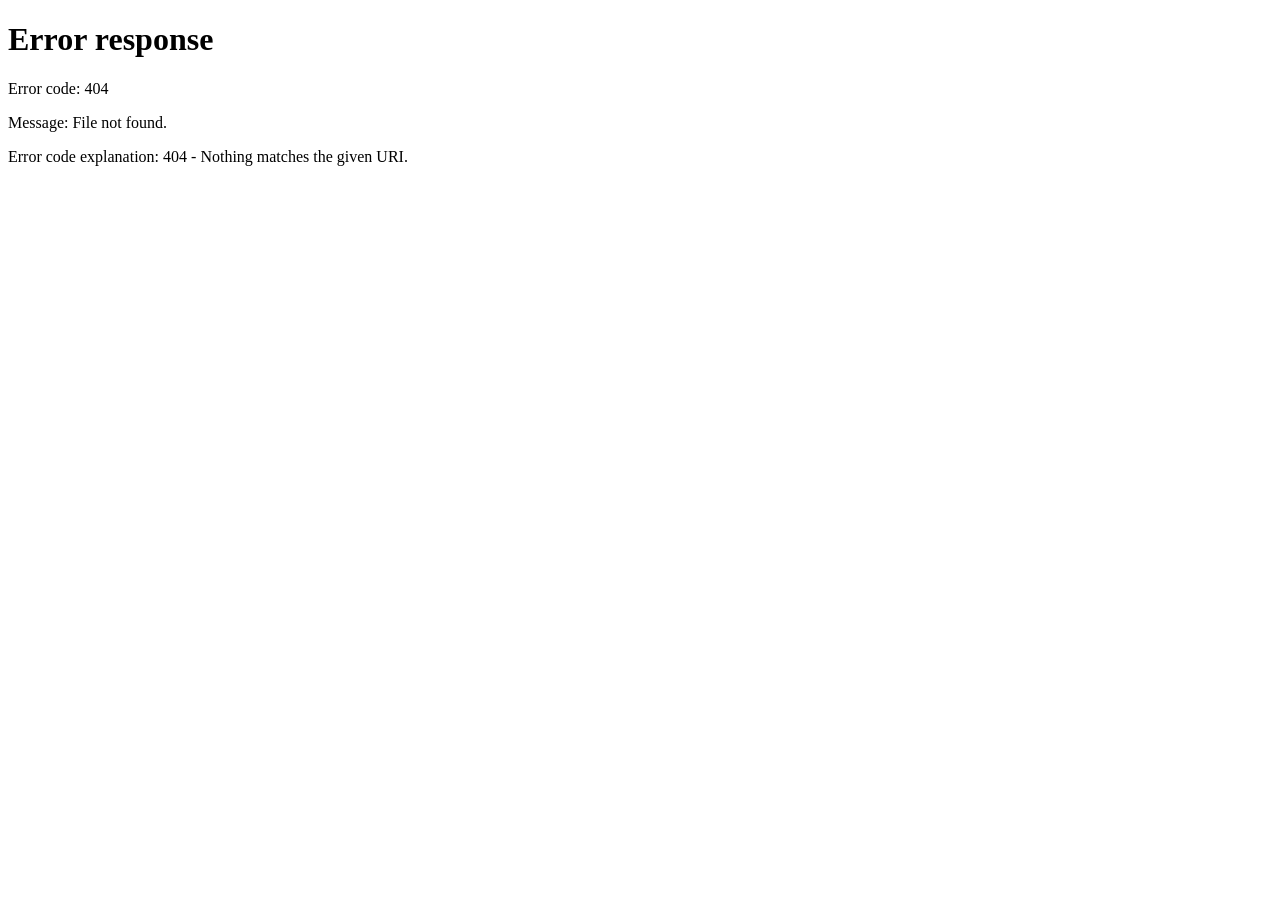
==== index.html @ 4c51eb6a "feat: add index.html redirect to MARKETING.html" ====
<!DOCTYPE html>
<html lang="en-US">
  <head>
    <meta charset="utf-8" />
    <meta name="viewport" content="width=device-width, initial-scale=1" />
    <title>Snap-Back: Space Mining</title>
    <link rel="canonical" href="https://vilaverdeapps.github.io/MARKETING.html" />
    <meta http-equiv="refresh" content="0; url=MARKETING.html" />
    <meta name="robots" content="index,follow" />
  </head>
  <body>
    <p><a href="MARKETING.html">Continue to Snap-Back: Space Mining</a></p>
  </body>
</html>
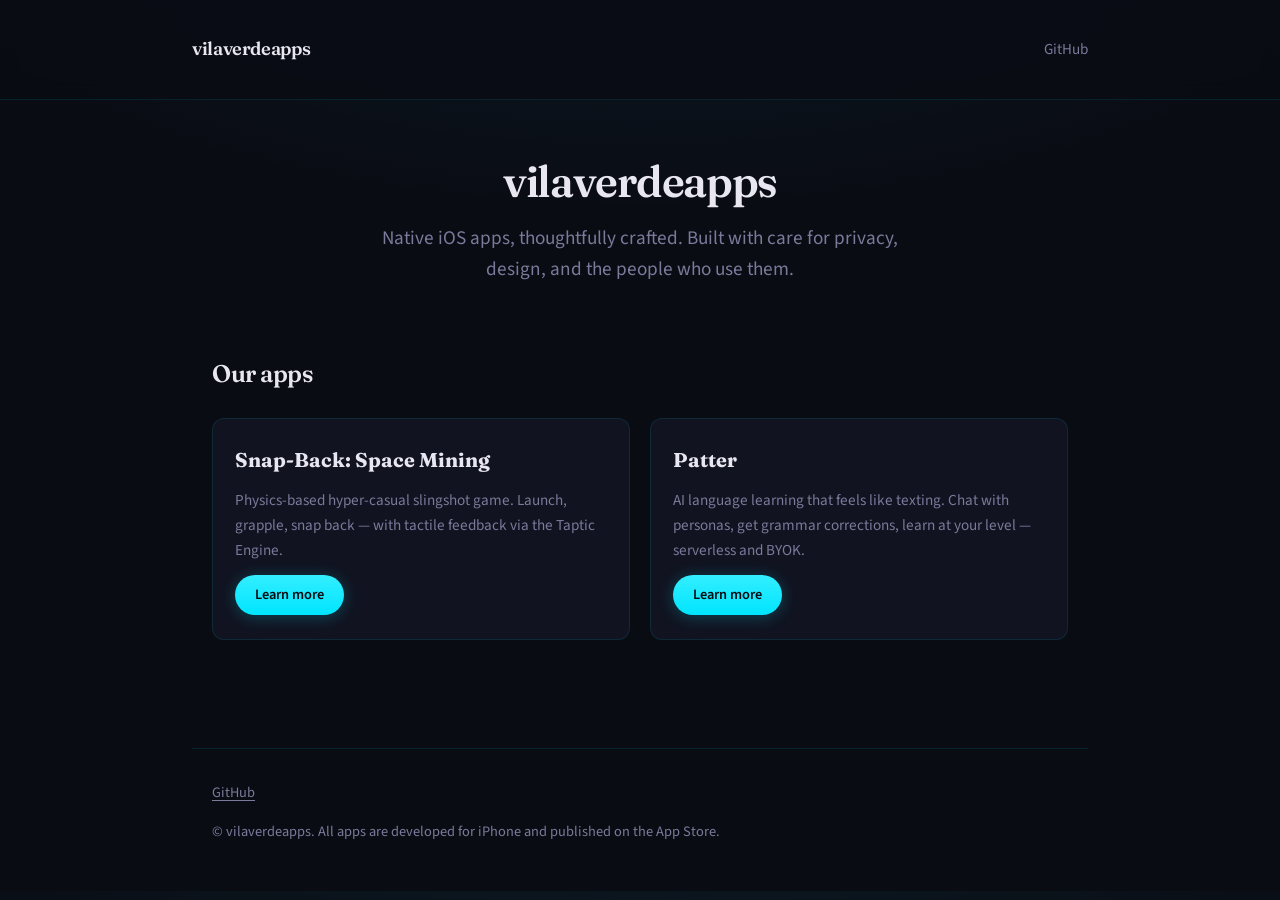
==== commit d6dc1cc0: "adding patter as an app" ====
--- a/index.html
+++ b/index.html
@@ -3,12 +3,105 @@
   <head>
     <meta charset="utf-8" />
     <meta name="viewport" content="width=device-width, initial-scale=1" />
-    <title>Snap-Back: Space Mining</title>
-    <link rel="canonical" href="https://vilaverdeapps.github.io/MARKETING.html" />
-    <meta http-equiv="refresh" content="0; url=MARKETING.html" />
+    <title>vilaverdeapps — Native iOS apps, thoughtfully crafted</title>
+    <meta
+      name="description"
+      content="vilaverdeapps develops native iOS applications with careful attention to design, privacy, and user experience. Explore our apps."
+    />
+    <link rel="canonical" href="https://vilaverdeapps.github.io/" />
     <meta name="robots" content="index,follow" />
+
+    <meta property="og:type" content="website" />
+    <meta property="og:site_name" content="vilaverdeapps" />
+    <meta property="og:title" content="vilaverdeapps — Native iOS apps, thoughtfully crafted" />
+    <meta property="og:description" content="Native iOS applications with careful attention to design, privacy, and user experience." />
+    <meta property="og:url" content="https://vilaverdeapps.github.io/" />
+    <meta property="og:locale" content="en_US" />
+
+    <link rel="preconnect" href="https://fonts.googleapis.com" />
+    <link rel="preconnect" href="https://fonts.gstatic.com" crossorigin />
+    <link
+      href="https://fonts.googleapis.com/css2?family=Fraunces:opsz,wght@9..144,600&family=Source+Sans+3:wght@400;600&display=swap"
+      rel="stylesheet"
+    />
+    <link rel="stylesheet" href="/assets/styles.css" />
+
+    <style>
+      .app-grid {
+        display: grid;
+        gap: 1.25rem;
+        margin-top: 1.5rem;
+      }
+      @media (min-width: 540px) {
+        .app-grid {
+          grid-template-columns: 1fr 1fr;
+        }
+      }
+      .app-card {
+        display: flex;
+        flex-direction: column;
+        gap: 0.75rem;
+      }
+      .app-card h3 {
+        font-family: var(--font-display);
+        font-size: 1.25rem;
+        margin: 0;
+      }
+      .app-card p {
+        color: var(--muted);
+        margin: 0;
+        font-size: 0.95rem;
+      }
+      .app-card .btn {
+        align-self: flex-start;
+        padding: 0.5rem 1.25rem;
+        font-size: 0.9rem;
+      }
+    </style>
   </head>
   <body>
-    <p><a href="MARKETING.html">Continue to Snap-Back: Space Mining</a></p>
+    <a class="skip-link" href="#main">Skip to content</a>
+    <header class="site-header">
+      <div class="site-header__inner">
+        <p class="site-title"><a href="/">vilaverdeapps</a></p>
+        <nav class="nav" aria-label="Primary">
+          <a href="https://github.com/vilaverdeapps" rel="noopener noreferrer">GitHub</a>
+        </nav>
+      </div>
+    </header>
+
+    <main id="main">
+      <article>
+        <header class="hero">
+          <h1>vilaverdeapps</h1>
+          <p class="hero__lede">
+            Native iOS apps, thoughtfully crafted. Built with care for privacy, design, and the people who use them.
+          </p>
+        </header>
+
+        <section aria-labelledby="apps-heading">
+          <h2 id="apps-heading">Our apps</h2>
+          <div class="app-grid">
+            <div class="card app-card">
+              <h3>Snap-Back: Space Mining</h3>
+              <p>Physics-based hyper-casual slingshot game. Launch, grapple, snap back — with tactile feedback via the Taptic Engine.</p>
+              <a class="btn" href="/snapback/MARKETING.html">Learn more</a>
+            </div>
+            <div class="card app-card">
+              <h3>Patter</h3>
+              <p>AI language learning that feels like texting. Chat with personas, get grammar corrections, learn at your level — serverless and BYOK.</p>
+              <a class="btn" href="/patter/MARKETING.html">Learn more</a>
+            </div>
+          </div>
+        </section>
+      </article>
+    </main>
+
+    <footer class="site-footer">
+      <div class="site-footer__links">
+        <a href="https://github.com/vilaverdeapps" rel="noopener noreferrer">GitHub</a>
+      </div>
+      <p>&copy; vilaverdeapps. All apps are developed for iPhone and published on the App Store.</p>
+    </footer>
   </body>
 </html>
--- a/assets/styles.css
+++ b/assets/styles.css
@@ -0,0 +1,311 @@
+/* Snap-Back: Space Mining — GitHub Pages */
+:root {
+  --bg: #0a0c14;
+  --bg-elevated: #111320;
+  --text: #e8e6f0;
+  --muted: #7a7a9a;
+  --accent: #00e5ff;
+  --accent-dim: #0099bb;
+  --border: rgba(0, 229, 255, 0.1);
+  --radius: 12px;
+  --max: 42rem;
+  --font-sans: "Source Sans 3", system-ui, -apple-system, sans-serif;
+  --font-display: "Fraunces", Georgia, "Times New Roman", serif;
+}
+
+*,
+*::before,
+*::after {
+  box-sizing: border-box;
+}
+
+html {
+  scroll-behavior: smooth;
+}
+
+body {
+  margin: 0;
+  font-family: var(--font-sans);
+  font-size: 1.0625rem;
+  line-height: 1.65;
+  color: var(--text);
+  background: var(--bg);
+  background-image: radial-gradient(
+    ellipse 120% 80% at 50% -20%,
+    rgba(0, 229, 255, 0.08),
+    transparent 55%
+  );
+}
+
+.skip-link {
+  position: absolute;
+  left: -9999px;
+  z-index: 999;
+  padding: 0.5rem 1rem;
+  background: var(--accent);
+  color: var(--bg);
+  font-weight: 600;
+}
+
+.skip-link:focus {
+  left: 1rem;
+  top: 1rem;
+}
+
+a {
+  color: var(--accent);
+  text-decoration-thickness: 1px;
+  text-underline-offset: 3px;
+}
+
+a:hover {
+  color: #33eeff;
+}
+
+.site-header {
+  border-bottom: 1px solid var(--border);
+  padding: 1rem 1.25rem;
+  position: sticky;
+  top: 0;
+  background: rgba(10, 12, 20, 0.92);
+  backdrop-filter: blur(10px);
+  z-index: 10;
+}
+
+.site-header__inner {
+  max-width: 56rem;
+  margin: 0 auto;
+  display: flex;
+  flex-wrap: wrap;
+  align-items: center;
+  justify-content: space-between;
+  gap: 1rem;
+}
+
+.site-title {
+  font-family: var(--font-display);
+  font-weight: 600;
+  font-size: 1.15rem;
+  letter-spacing: -0.02em;
+}
+
+.site-title a {
+  color: var(--text);
+  text-decoration: none;
+}
+
+.site-title a:hover {
+  color: var(--accent);
+}
+
+.nav {
+  display: flex;
+  flex-wrap: wrap;
+  gap: 0.75rem 1.25rem;
+  font-size: 0.95rem;
+}
+
+.nav a {
+  color: var(--muted);
+  text-decoration: none;
+}
+
+.nav a:hover {
+  color: var(--accent);
+}
+
+main {
+  max-width: 56rem;
+  margin: 0 auto;
+  padding: 2.5rem 1.25rem 4rem;
+}
+
+.hero {
+  text-align: center;
+  padding: 1rem 0 2.5rem;
+}
+
+.hero h1 {
+  font-family: var(--font-display);
+  font-size: clamp(2rem, 5vw, 2.75rem);
+  font-weight: 600;
+  line-height: 1.15;
+  letter-spacing: -0.03em;
+  margin: 0 0 1rem;
+}
+
+.hero__lede {
+  font-size: 1.2rem;
+  color: var(--muted);
+  max-width: 36rem;
+  margin: 0 auto 1.75rem;
+}
+
+.btn {
+  display: inline-flex;
+  align-items: center;
+  justify-content: center;
+  gap: 0.5rem;
+  padding: 0.75rem 1.5rem;
+  font-family: var(--font-sans);
+  font-size: 1rem;
+  font-weight: 600;
+  color: var(--bg);
+  background: linear-gradient(180deg, #33eeff 0%, var(--accent) 100%);
+  border: none;
+  border-radius: 999px;
+  text-decoration: none;
+  box-shadow: 0 2px 16px rgba(0, 229, 255, 0.25);
+  transition: transform 0.15s ease, box-shadow 0.15s ease;
+}
+
+.btn:hover {
+  color: var(--bg);
+  transform: translateY(-1px);
+  box-shadow: 0 4px 24px rgba(0, 229, 255, 0.35);
+}
+
+.btn:focus-visible {
+  outline: 2px solid var(--accent);
+  outline-offset: 3px;
+}
+
+.btn--secondary {
+  background: var(--bg-elevated);
+  color: var(--text);
+  border: 1px solid var(--border);
+  box-shadow: none;
+}
+
+.btn--secondary:hover {
+  border-color: var(--accent-dim);
+  color: var(--accent);
+}
+
+.hero__actions {
+  display: flex;
+  flex-wrap: wrap;
+  gap: 0.75rem;
+  justify-content: center;
+}
+
+section {
+  margin-bottom: 2.75rem;
+}
+
+section h2 {
+  font-family: var(--font-display);
+  font-size: 1.5rem;
+  font-weight: 600;
+  margin: 0 0 1rem;
+  letter-spacing: -0.02em;
+}
+
+.card {
+  background: var(--bg-elevated);
+  border: 1px solid var(--border);
+  border-radius: var(--radius);
+  padding: 1.5rem 1.35rem;
+}
+
+.card p:last-child {
+  margin-bottom: 0;
+}
+
+ul.feature-list {
+  margin: 0;
+  padding-left: 1.25rem;
+}
+
+ul.feature-list li {
+  margin-bottom: 0.5rem;
+}
+
+ul.feature-list li::marker {
+  color: var(--accent-dim);
+}
+
+.meta-grid {
+  display: grid;
+  gap: 1rem;
+}
+
+@media (min-width: 540px) {
+  .meta-grid {
+    grid-template-columns: 1fr 1fr;
+  }
+}
+
+.meta-item {
+  padding: 1rem;
+  background: rgba(0, 0, 0, 0.2);
+  border-radius: 8px;
+  border: 1px solid var(--border);
+}
+
+.meta-item strong {
+  display: block;
+  font-size: 0.8rem;
+  text-transform: uppercase;
+  letter-spacing: 0.06em;
+  color: var(--muted);
+  margin-bottom: 0.35rem;
+}
+
+.site-footer {
+  border-top: 1px solid var(--border);
+  padding: 2rem 1.25rem;
+  max-width: 56rem;
+  margin: 0 auto;
+  font-size: 0.9rem;
+  color: var(--muted);
+}
+
+.site-footer__links {
+  display: flex;
+  flex-wrap: wrap;
+  gap: 1rem 1.5rem;
+  margin-bottom: 1rem;
+}
+
+.site-footer a {
+  color: var(--muted);
+}
+
+.site-footer a:hover {
+  color: var(--accent);
+}
+
+/* Legal / inner pages */
+.prose {
+  max-width: var(--max);
+}
+
+.prose h1 {
+  font-family: var(--font-display);
+  font-size: 2rem;
+  margin-top: 0;
+}
+
+.prose h2 {
+  font-family: var(--font-display);
+  font-size: 1.35rem;
+  margin-top: 2rem;
+}
+
+.prose h3 {
+  font-size: 1.1rem;
+  margin-top: 1.5rem;
+}
+
+.prose hr {
+  border: none;
+  border-top: 1px solid var(--border);
+  margin: 2rem 0;
+}
+
+.back-link {
+  display: inline-block;
+  margin-bottom: 1.5rem;
+  font-size: 0.95rem;
+}
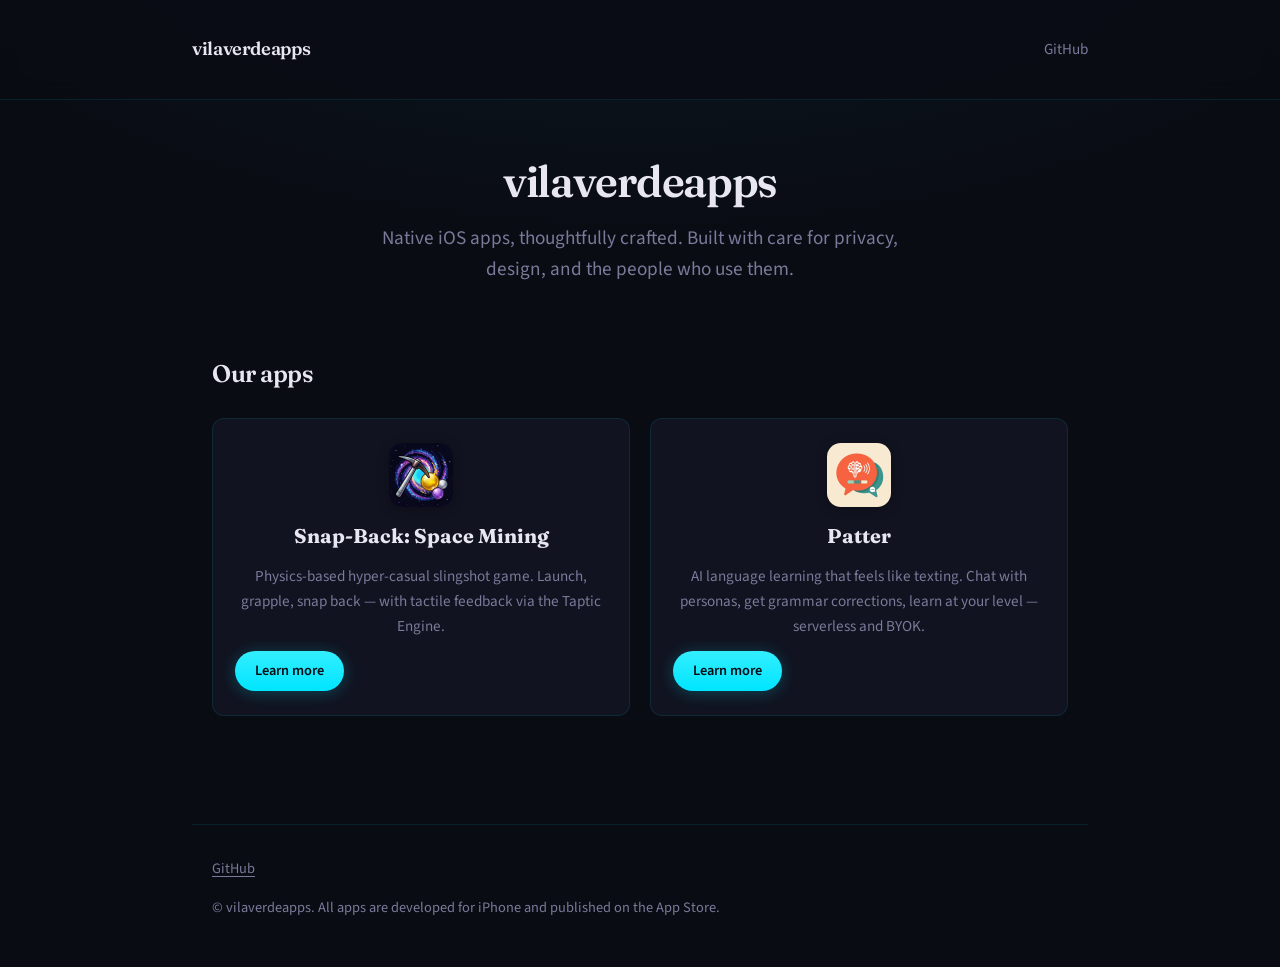
==== commit 87178ab9: "added icons to apps landing page" ====
--- a/index.html
+++ b/index.html
@@ -40,7 +40,15 @@
       .app-card {
         display: flex;
         flex-direction: column;
+        align-items: center;
         gap: 0.75rem;
+        text-align: center;
+      }
+      .app-card__icon {
+        width: 64px;
+        height: 64px;
+        border-radius: 14px;
+        box-shadow: 0 2px 12px rgba(0, 0, 0, 0.3);
       }
       .app-card h3 {
         font-family: var(--font-display);
@@ -83,11 +91,13 @@
           <h2 id="apps-heading">Our apps</h2>
           <div class="app-grid">
             <div class="card app-card">
+              <img class="app-card__icon" src="/assets/snapback-icon.png" alt="" />
               <h3>Snap-Back: Space Mining</h3>
               <p>Physics-based hyper-casual slingshot game. Launch, grapple, snap back — with tactile feedback via the Taptic Engine.</p>
               <a class="btn" href="/snapback/MARKETING.html">Learn more</a>
             </div>
             <div class="card app-card">
+              <img class="app-card__icon" src="/assets/patter-icon.png" alt="" />
               <h3>Patter</h3>
               <p>AI language learning that feels like texting. Chat with personas, get grammar corrections, learn at your level — serverless and BYOK.</p>
               <a class="btn" href="/patter/MARKETING.html">Learn more</a>
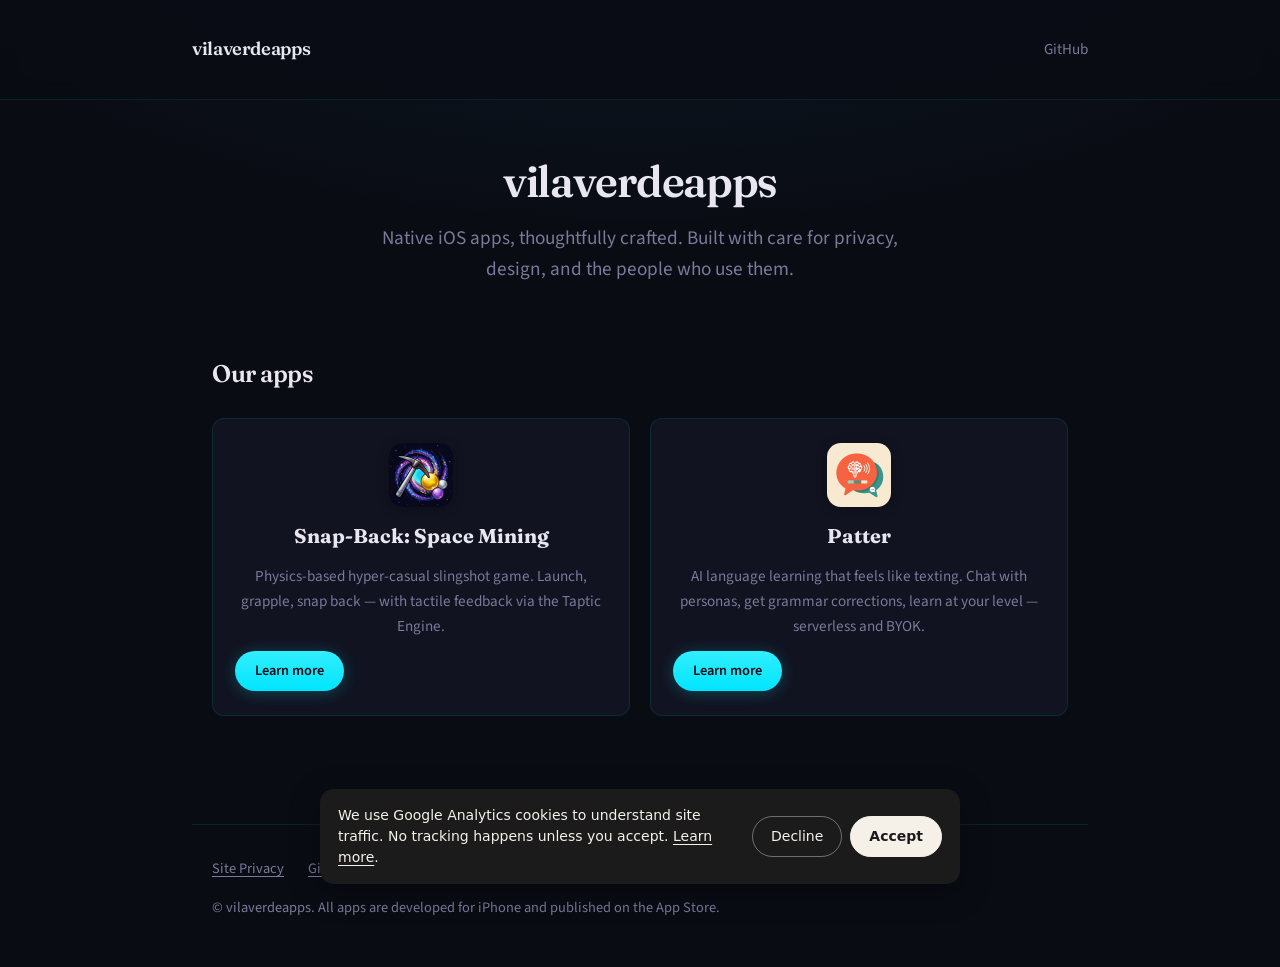
==== commit efbbc310: "added google analytics to the site" ====
--- a/index.html
+++ b/index.html
@@ -8,7 +8,8 @@
       name="description"
       content="vilaverdeapps develops native iOS applications with careful attention to design, privacy, and user experience. Explore our apps."
     />
-    <link rel="canonical" href="https://vilaverdeapps.github.io/" />
+    <meta name="google-site-verification" content="67awZJjD0pRpZtxNFxM5A5LvpfPoxhzAYq2OqhUGNGA" />
+    <link rel="canonical" href="https://apps.vilaverde.rocks/" />
     <meta name="robots" content="index,follow" />
 
     <meta property="og:type" content="website" />
@@ -66,6 +67,7 @@
         font-size: 0.9rem;
       }
     </style>
+    <script src="/assets/analytics.js" defer></script>
   </head>
   <body>
     <a class="skip-link" href="#main">Skip to content</a>
@@ -109,6 +111,7 @@
 
     <footer class="site-footer">
       <div class="site-footer__links">
+        <a href="/site-privacy.html">Site Privacy</a>
         <a href="https://github.com/vilaverdeapps" rel="noopener noreferrer">GitHub</a>
       </div>
       <p>&copy; vilaverdeapps. All apps are developed for iPhone and published on the App Store.</p>
